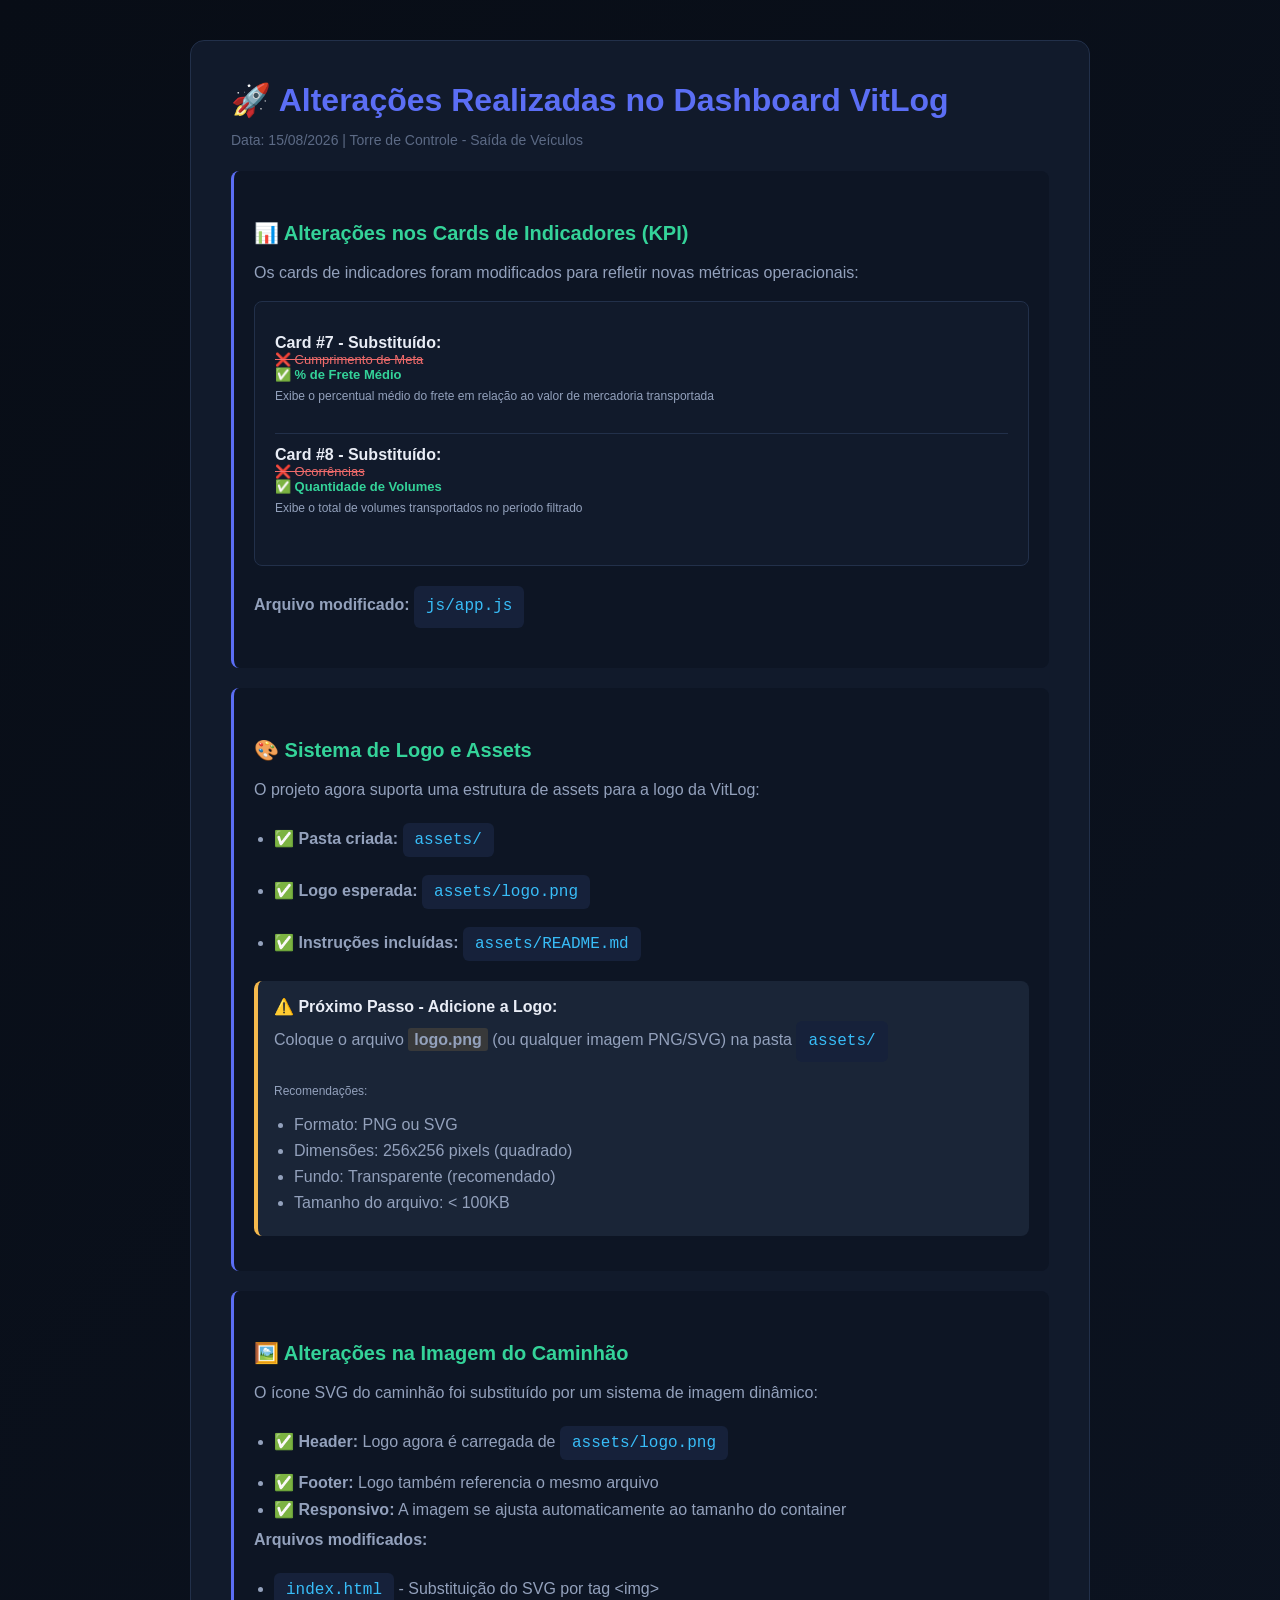
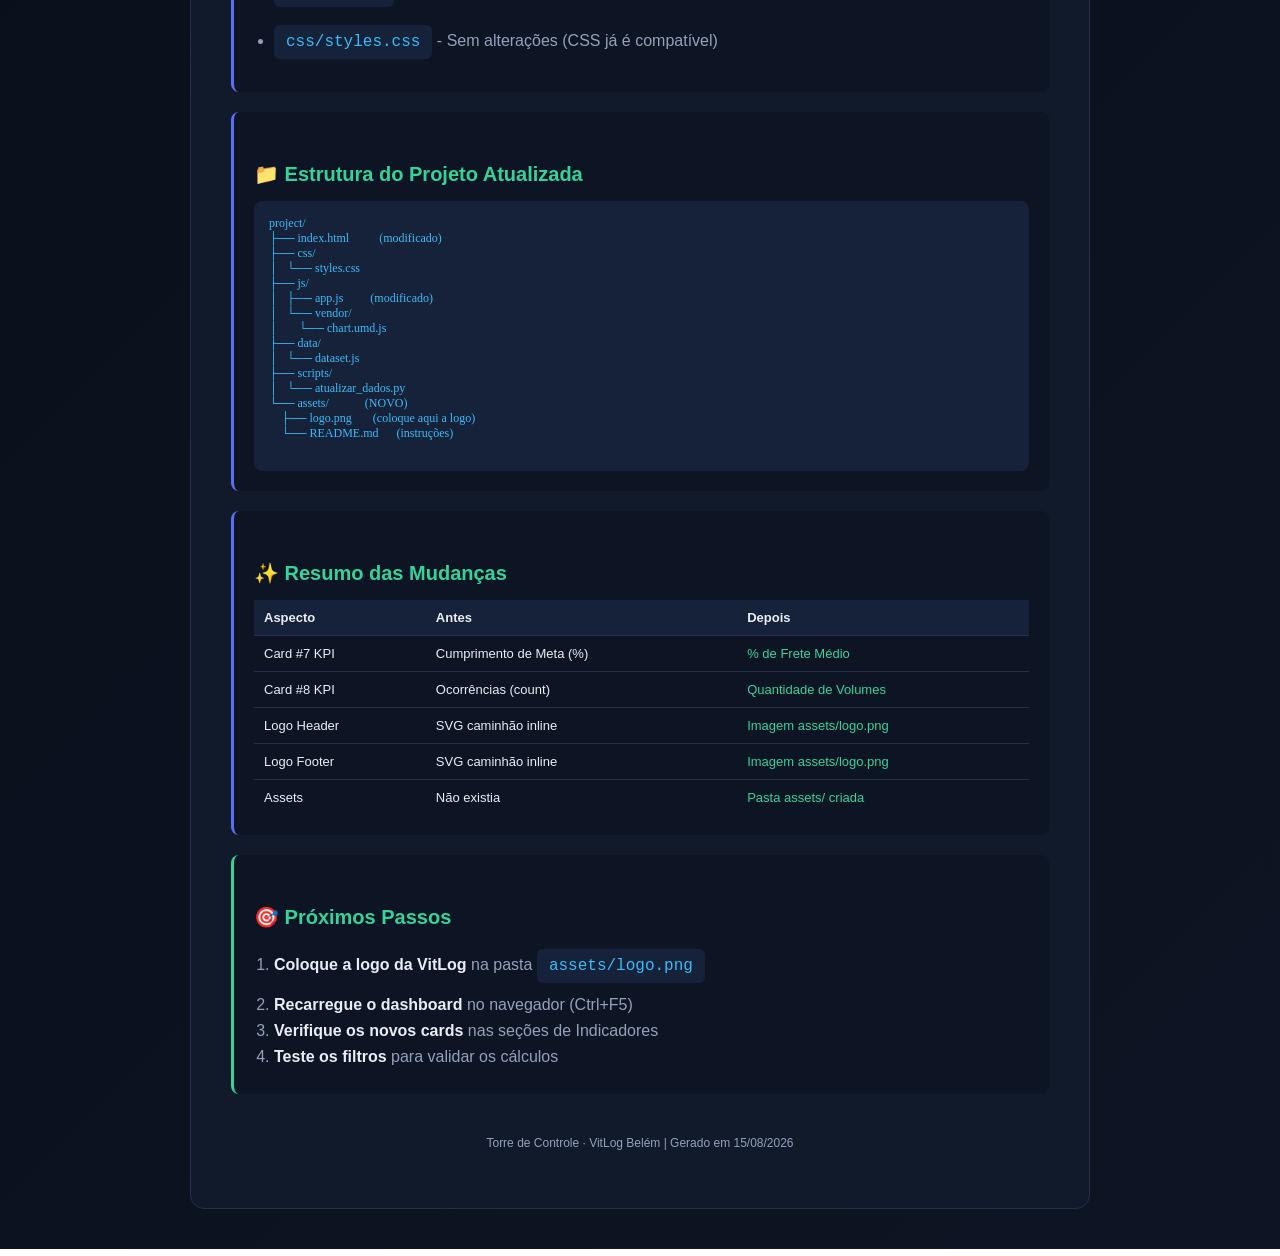
==== assets/INSTRUCOES.html @ e50cf5f2 "Atualiza projeto" ====
<!DOCTYPE html>
<html lang="pt-BR">
<head>
    <meta charset="UTF-8">
    <meta name="viewport" content="width=device-width, initial-scale=1.0">
    <title>Instruções - Torre de Controle VitLog</title>
    <style>
        * { margin: 0; padding: 0; box-sizing: border-box; }
        body { 
            font-family: 'Inter', -apple-system, BlinkMacSystemFont, 'Segoe UI', sans-serif;
            background: linear-gradient(135deg, #080D16 0%, #0D1524 100%);
            color: #E9EDF6;
            padding: 40px 20px;
            min-height: 100vh;
        }
        .container {
            max-width: 900px;
            margin: 0 auto;
            background: #111A2B;
            border: 1px solid #22304A;
            border-radius: 14px;
            padding: 40px;
        }
        h1 {
            font-size: 32px;
            margin-bottom: 10px;
            color: #5B6EF5;
        }
        h2 {
            font-size: 20px;
            margin-top: 30px;
            margin-bottom: 15px;
            color: #34D399;
        }
        p {
            color: #93A1BC;
            line-height: 1.6;
            margin-bottom: 15px;
        }
        .section {
            background: #0D1524;
            border-left: 3px solid #5B6EF5;
            padding: 20px;
            margin: 20px 0;
            border-radius: 8px;
        }
        .changes {
            background: #111A2B;
            border: 1px solid #22304A;
            padding: 20px;
            border-radius: 8px;
            margin: 15px 0;
        }
        .change-item {
            padding: 12px 0;
            border-bottom: 1px solid #22304A;
        }
        .change-item:last-child {
            border-bottom: none;
        }
        .old-value {
            color: #EF6B6B;
            text-decoration: line-through;
            font-size: 13px;
        }
        .new-value {
            color: #34D399;
            font-weight: 600;
            font-size: 13px;
        }
        code {
            background: #16213A;
            padding: 2px 6px;
            border-radius: 4px;
            font-family: 'JetBrains Mono', monospace;
            color: #38BDF8;
            font-size: 12px;
        }
        .instruction-box {
            background: #1A2537;
            border-left: 4px solid #F5B94D;
            padding: 16px;
            border-radius: 8px;
            margin: 15px 0;
        }
        .file-path {
            color: #38BDF8;
            font-family: 'JetBrains Mono', monospace;
            background: #16213A;
            padding: 8px 12px;
            border-radius: 6px;
            display: inline-block;
            margin: 5px 0;
        }
        .highlight {
            background: #F5B94D22;
            padding: 3px 6px;
            border-radius: 3px;
            font-weight: 600;
        }
        ul {
            margin-left: 20px;
            color: #93A1BC;
        }
        li {
            margin-bottom: 8px;
        }
    </style>
</head>
<body>
    <div class="container">
        <h1>🚀 Alterações Realizadas no Dashboard VitLog</h1>
        <p style="font-size: 14px; color: #5C6A85;">Data: 15/08/2026 | Torre de Controle - Saída de Veículos</p>

        <div class="section">
            <h2>📊 Alterações nos Cards de Indicadores (KPI)</h2>
            <p>Os cards de indicadores foram modificados para refletir novas métricas operacionais:</p>
            
            <div class="changes">
                <div class="change-item">
                    <strong>Card #7 - Substituído:</strong>
                    <div class="old-value">❌ Cumprimento de Meta</div>
                    <div class="new-value">✅ % de Frete Médio</div>
                    <p style="color: #93A1BC; font-size: 12px; margin-top: 5px;">Exibe o percentual médio do frete em relação ao valor de mercadoria transportada</p>
                </div>
                <div class="change-item">
                    <strong>Card #8 - Substituído:</strong>
                    <div class="old-value">❌ Ocorrências</div>
                    <div class="new-value">✅ Quantidade de Volumes</div>
                    <p style="color: #93A1BC; font-size: 12px; margin-top: 5px;">Exibe o total de volumes transportados no período filtrado</p>
                </div>
            </div>

            <p><strong>Arquivo modificado:</strong> <span class="file-path">js/app.js</span></p>
        </div>

        <div class="section">
            <h2>🎨 Sistema de Logo e Assets</h2>
            <p>O projeto agora suporta uma estrutura de assets para a logo da VitLog:</p>
            
            <ul>
                <li>✅ <strong>Pasta criada:</strong> <span class="file-path">assets/</span></li>
                <li>✅ <strong>Logo esperada:</strong> <span class="file-path">assets/logo.png</span></li>
                <li>✅ <strong>Instruções incluídas:</strong> <span class="file-path">assets/README.md</span></li>
            </ul>

            <div class="instruction-box">
                <strong>⚠️ Próximo Passo - Adicione a Logo:</strong>
                <p>Coloque o arquivo <span class="highlight">logo.png</span> (ou qualquer imagem PNG/SVG) na pasta <span class="file-path">assets/</span></p>
                <p style="font-size: 12px; color: #93A1BC; margin-top: 10px;">Recomendações:</p>
                <ul>
                    <li>Formato: PNG ou SVG</li>
                    <li>Dimensões: 256x256 pixels (quadrado)</li>
                    <li>Fundo: Transparente (recomendado)</li>
                    <li>Tamanho do arquivo: &lt; 100KB</li>
                </ul>
            </div>
        </div>

        <div class="section">
            <h2>🖼️ Alterações na Imagem do Caminhão</h2>
            <p>O ícone SVG do caminhão foi substituído por um sistema de imagem dinâmico:</p>
            
            <ul>
                <li>✅ <strong>Header:</strong> Logo agora é carregada de <span class="file-path">assets/logo.png</span></li>
                <li>✅ <strong>Footer:</strong> Logo também referencia o mesmo arquivo</li>
                <li>✅ <strong>Responsivo:</strong> A imagem se ajusta automaticamente ao tamanho do container</li>
            </ul>

            <p><strong>Arquivos modificados:</strong></p>
            <ul>
                <li><span class="file-path">index.html</span> - Substituição do SVG por tag &lt;img&gt;</li>
                <li><span class="file-path">css/styles.css</span> - Sem alterações (CSS já é compatível)</li>
            </ul>
        </div>

        <div class="section">
            <h2>📁 Estrutura do Projeto Atualizada</h2>
            <pre style="background: #16213A; padding: 15px; border-radius: 8px; overflow-x: auto; font-size: 12px; color: #38BDF8; font-family: 'JetBrains Mono';">
project/
├── index.html          (modificado)
├── css/
│   └── styles.css
├── js/
│   ├── app.js         (modificado)
│   └── vendor/
│       └── chart.umd.js
├── data/
│   └── dataset.js
├── scripts/
│   └── atualizar_dados.py
└── assets/            (NOVO)
    ├── logo.png       (coloque aqui a logo)
    └── README.md      (instruções)
            </pre>
        </div>

        <div class="section">
            <h2>✨ Resumo das Mudanças</h2>
            <table style="width: 100%; border-collapse: collapse; font-size: 13px;">
                <tr style="background: #16213A; border-bottom: 1px solid #22304A;">
                    <td style="padding: 10px;"><strong>Aspecto</strong></td>
                    <td style="padding: 10px;"><strong>Antes</strong></td>
                    <td style="padding: 10px;"><strong>Depois</strong></td>
                </tr>
                <tr style="border-bottom: 1px solid #22304A;">
                    <td style="padding: 10px;">Card #7 KPI</td>
                    <td style="padding: 10px;">Cumprimento de Meta (%)</td>
                    <td style="padding: 10px; color: #34D399;">% de Frete Médio</td>
                </tr>
                <tr style="border-bottom: 1px solid #22304A;">
                    <td style="padding: 10px;">Card #8 KPI</td>
                    <td style="padding: 10px;">Ocorrências (count)</td>
                    <td style="padding: 10px; color: #34D399;">Quantidade de Volumes</td>
                </tr>
                <tr style="border-bottom: 1px solid #22304A;">
                    <td style="padding: 10px;">Logo Header</td>
                    <td style="padding: 10px;">SVG caminhão inline</td>
                    <td style="padding: 10px; color: #34D399;">Imagem assets/logo.png</td>
                </tr>
                <tr style="border-bottom: 1px solid #22304A;">
                    <td style="padding: 10px;">Logo Footer</td>
                    <td style="padding: 10px;">SVG caminhão inline</td>
                    <td style="padding: 10px; color: #34D399;">Imagem assets/logo.png</td>
                </tr>
                <tr>
                    <td style="padding: 10px;">Assets</td>
                    <td style="padding: 10px;">Não existia</td>
                    <td style="padding: 10px; color: #34D399;">Pasta assets/ criada</td>
                </tr>
            </table>
        </div>

        <div class="section" style="border-left: 3px solid #34D399; background: #0D1524;">
            <h2>🎯 Próximos Passos</h2>
            <ol style="margin-left: 20px; color: #93A1BC;">
                <li><strong style="color: #E9EDF6;">Coloque a logo da VitLog</strong> na pasta <span class="file-path">assets/logo.png</span></li>
                <li><strong style="color: #E9EDF6;">Recarregue o dashboard</strong> no navegador (Ctrl+F5)</li>
                <li><strong style="color: #E9EDF6;">Verifique os novos cards</strong> nas seções de Indicadores</li>
                <li><strong style="color: #E9EDF6;">Teste os filtros</strong> para validar os cálculos</li>
            </ol>
        </div>

        <div style="text-align: center; margin-top: 40px; color: #5C6A85; font-size: 12px;">
            <p>Torre de Controle · VitLog Belém | Gerado em 15/08/2026</p>
        </div>
    </div>
</body>
</html>
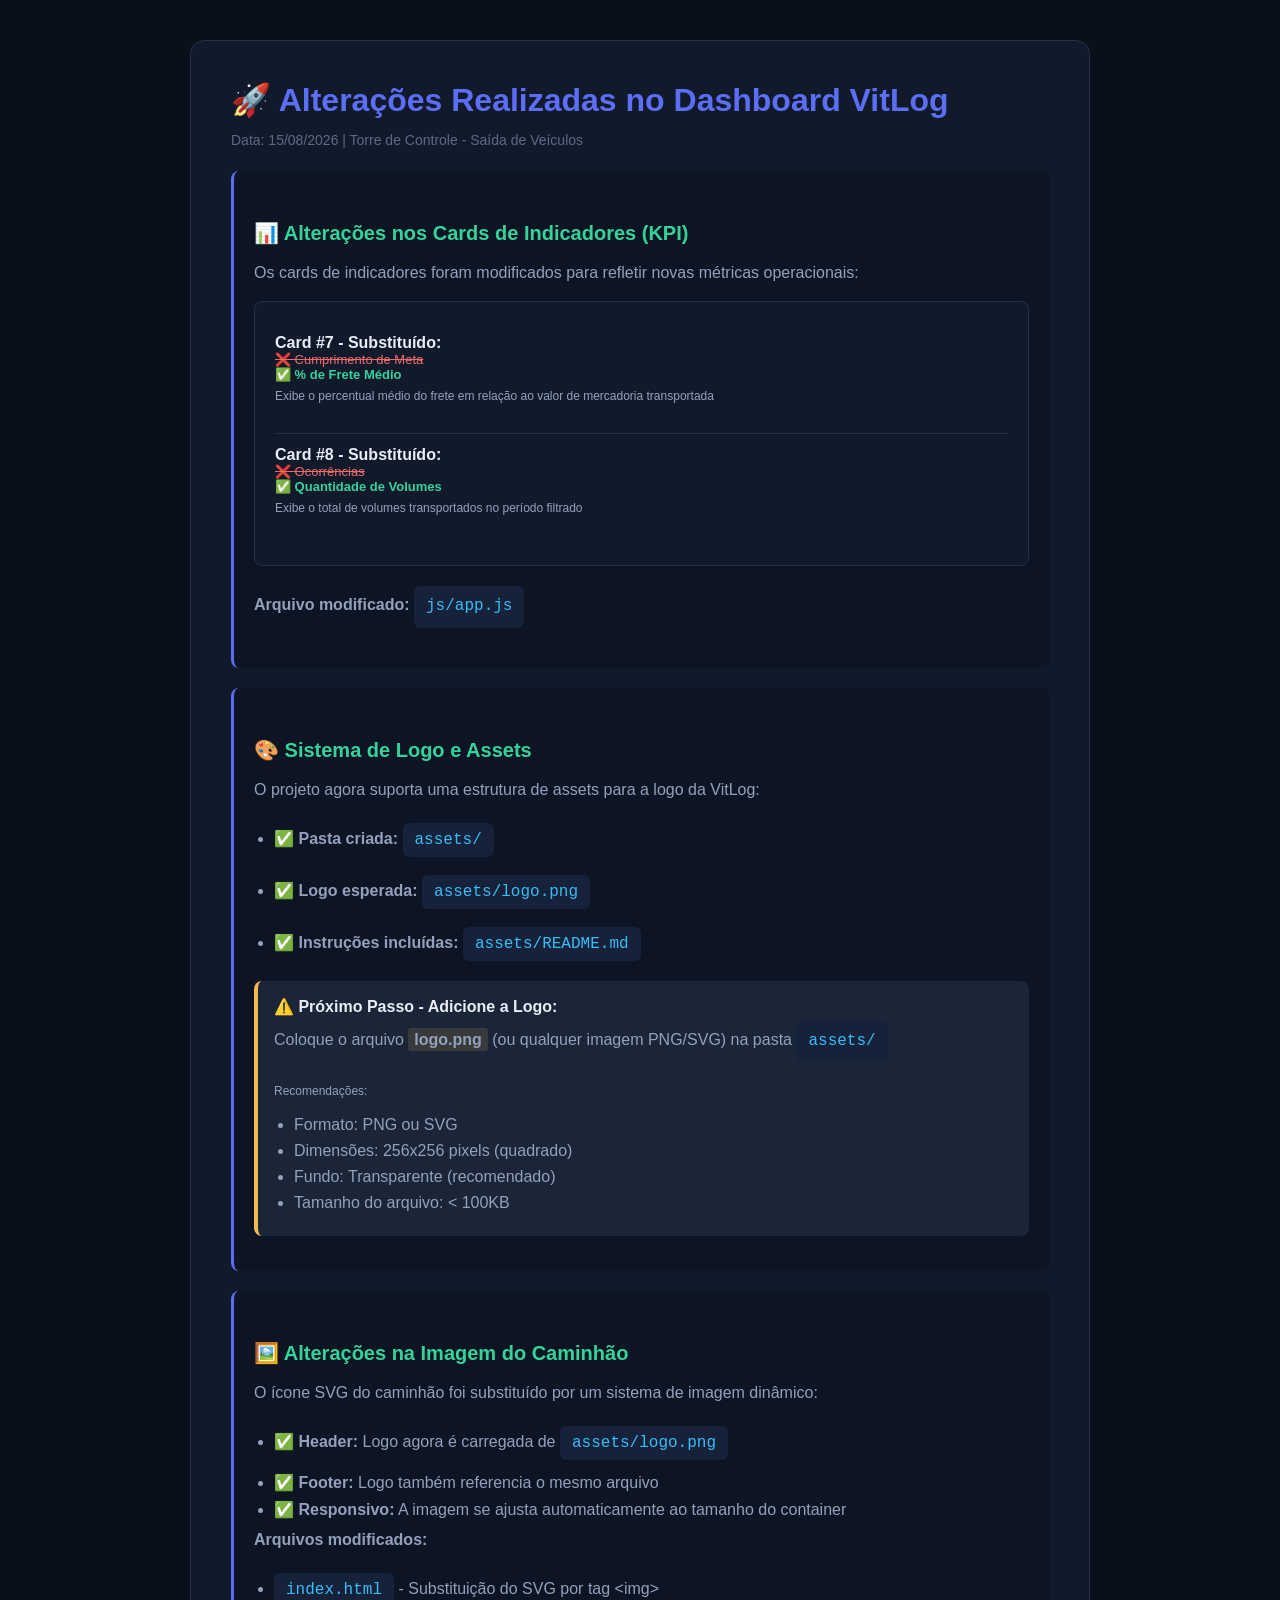
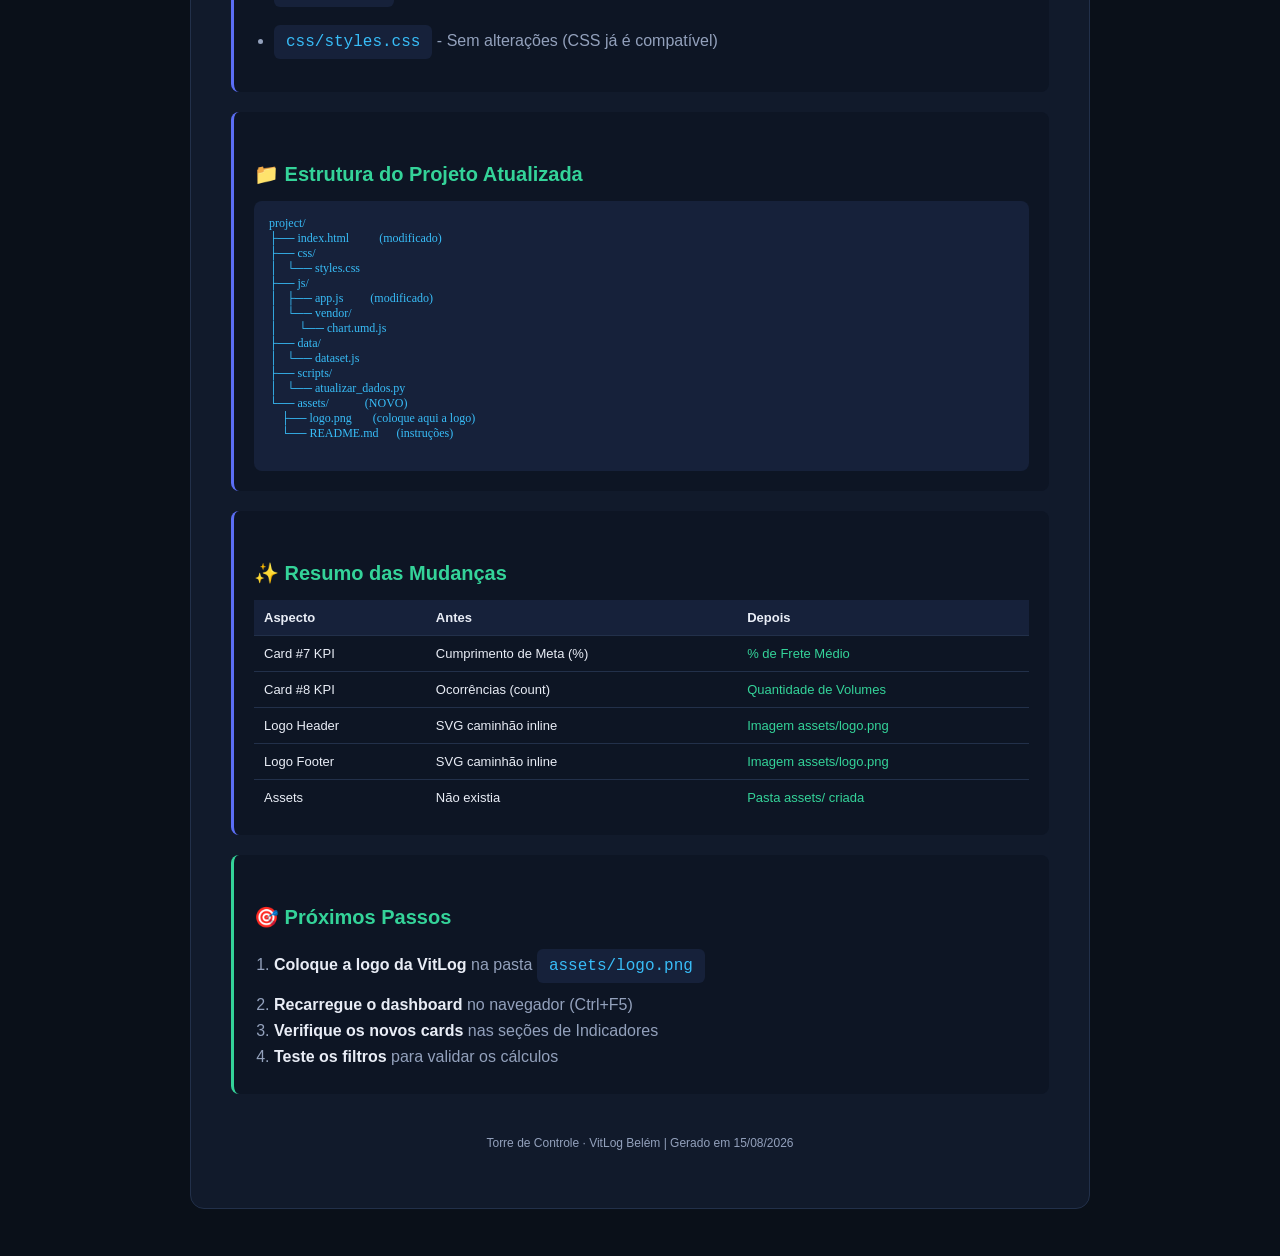
==== commit e77932e3: "Atualiza projeto" ====
--- a/assets/INSTRUCOES.html
+++ b/assets/INSTRUCOES.html
@@ -8,7 +8,7 @@
         * { margin: 0; padding: 0; box-sizing: border-box; }
         body { 
             font-family: 'Inter', -apple-system, BlinkMacSystemFont, 'Segoe UI', sans-serif;
-            background: linear-gradient(135deg, #080D16 0%, #0D1524 100%);
+            background: #0A1019;
             color: #E9EDF6;
             padding: 40px 20px;
             min-height: 100vh;
